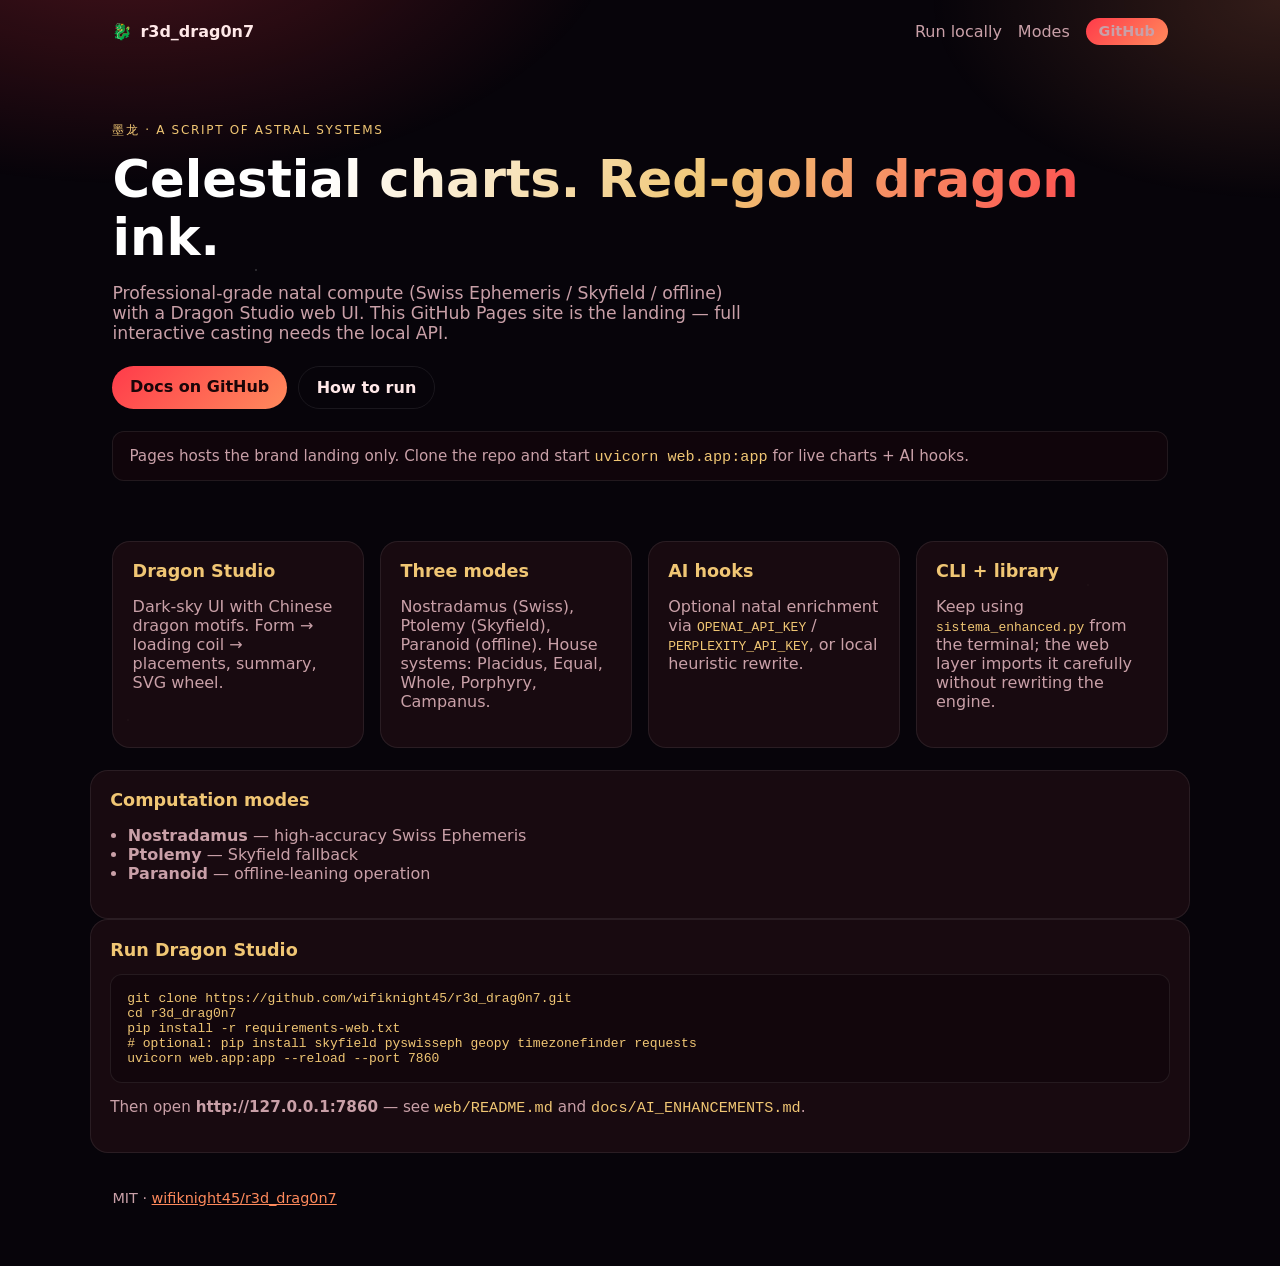
==== pages-landing/index.html @ 2840a935 "Add Dragon Studio FastAPI web app and celestial landing Celestial Chinese-dragon UI under web/ with " ====
<!DOCTYPE html>
<html lang="en">
<head>
  <meta charset="utf-8" />
  <meta name="viewport" content="width=device-width, initial-scale=1" />
  <title>r3d_drag0n7 — Astral Dragon</title>
  <meta name="description" content="Celestial Chinese-dragon birth charts. Run the local API for full compute." />
  <link rel="stylesheet" href="styles.css" />
</head>
<body>
  <div class="sky" aria-hidden="true"><div class="stars"></div><div class="nebula"></div></div>
  <header class="nav">
    <div class="brand"><span class="glyph">🐉</span> r3d_drag0n7</div>
    <nav>
      <a href="#run">Run locally</a>
      <a href="#modes">Modes</a>
      <a class="btn btn-small" href="https://github.com/wifiknight45/r3d_drag0n7">GitHub</a>
    </nav>
  </header>
  <main>
    <section class="hero">
      <p class="eyebrow">墨龙 · a script of astral systems</p>
      <h1>Celestial charts. Red-gold dragon ink.</h1>
      <p class="lede">
        Professional-grade natal compute (Swiss Ephemeris / Skyfield / offline) with a Dragon Studio web UI.
        This GitHub Pages site is the landing — full interactive casting needs the local API.
      </p>
      <div class="cta-row">
        <a class="btn" href="https://github.com/wifiknight45/r3d_drag0n7#readme">Docs on GitHub</a>
        <a class="btn btn-ghost" href="#run">How to run</a>
      </div>
      <p class="note banner">Pages hosts the brand landing only. Clone the repo and start <code>uvicorn web.app:app</code> for live charts + AI hooks.</p>
    </section>

    <section class="grid">
      <article><h2>Dragon Studio</h2><p>Dark-sky UI with Chinese dragon motifs. Form → loading coil → placements, summary, SVG wheel.</p></article>
      <article><h2>Three modes</h2><p>Nostradamus (Swiss), Ptolemy (Skyfield), Paranoid (offline). House systems: Placidus, Equal, Whole, Porphyry, Campanus.</p></article>
      <article><h2>AI hooks</h2><p>Optional natal enrichment via <code>OPENAI_API_KEY</code> / <code>PERPLEXITY_API_KEY</code>, or local heuristic rewrite.</p></article>
      <article><h2>CLI + library</h2><p>Keep using <code>sistema_enhanced.py</code> from the terminal; the web layer imports it carefully without rewriting the engine.</p></article>
    </section>

    <section id="modes" class="panel">
      <h2>Computation modes</h2>
      <ul class="modes">
        <li><strong>Nostradamus</strong> — high-accuracy Swiss Ephemeris</li>
        <li><strong>Ptolemy</strong> — Skyfield fallback</li>
        <li><strong>Paranoid</strong> — offline-leaning operation</li>
      </ul>
    </section>

    <section id="run" class="panel">
      <h2>Run Dragon Studio</h2>
      <pre><code>git clone https://github.com/wifiknight45/r3d_drag0n7.git
cd r3d_drag0n7
pip install -r requirements-web.txt
# optional: pip install skyfield pyswisseph geopy timezonefinder requests
uvicorn web.app:app --reload --port 7860</code></pre>
      <p class="note">Then open <strong>http://127.0.0.1:7860</strong> — see <code>web/README.md</code> and <code>docs/AI_ENHANCEMENTS.md</code>.</p>
    </section>
  </main>
  <footer>
    <p>MIT · <a href="https://github.com/wifiknight45/r3d_drag0n7">wifiknight45/r3d_drag0n7</a></p>
  </footer>
</body>
</html>
---- pages-landing/styles.css ----
:root {
  --bg: #07040a; --panel: rgba(28, 12, 18, 0.88); --text: #ffe8e8; --muted: #c9a0a8;
  --accent: #ff3b4a; --accent2: #ff8a5c; --gold: #f0c674; --line: rgba(255,255,255,0.08);
  --radius: 18px; font-family: "Segoe UI", "PingFang SC", system-ui, sans-serif;
}
* { box-sizing: border-box; }
body {
  margin: 0; color: var(--text); min-height: 100vh;
  background: var(--bg);
}
.sky { position: fixed; inset: 0; pointer-events: none; z-index: 0; }
.stars {
  position: absolute; inset: 0; opacity: 0.5;
  background-image:
    radial-gradient(1px 1px at 20% 30%, #fff, transparent),
    radial-gradient(1px 1px at 70% 20%, #fff, transparent),
    radial-gradient(1.5px 1.5px at 40% 70%, #fff, transparent),
    radial-gradient(1px 1px at 85% 65%, #fff, transparent),
    radial-gradient(1px 1px at 10% 80%, #fff, transparent);
}
.nebula {
  position: absolute; inset: 0;
  background:
    radial-gradient(900px 500px at 10% -10%, rgba(255,59,74,0.28), transparent 55%),
    radial-gradient(700px 400px at 100% 0%, rgba(255,138,92,0.18), transparent 50%);
}
a { color: var(--accent2); }
.nav, main, footer { position: relative; z-index: 1; }
.nav {
  display: flex; justify-content: space-between; align-items: center;
  max-width: 1100px; margin: 0 auto; padding: 1.1rem 1.4rem; flex-wrap: wrap; gap: 0.75rem;
}
.brand { font-weight: 800; display: flex; gap: 0.5rem; align-items: center; }
.nav nav { display: flex; gap: 1rem; align-items: center; flex-wrap: wrap; }
.nav a { color: var(--muted); text-decoration: none; }
.hero, .grid, .panel, footer { max-width: 1100px; margin: 0 auto; padding: 1.4rem; }
.hero { padding-top: 3rem; }
.eyebrow { text-transform: uppercase; letter-spacing: 0.14em; font-size: 0.75rem; color: var(--gold); }
h1 {
  font-size: clamp(2rem, 4.5vw, 3.2rem); line-height: 1.12; margin: 0.4rem 0 1rem;
  background: linear-gradient(120deg, #fff 20%, var(--gold) 55%, var(--accent) 95%);
  -webkit-background-clip: text; background-clip: text; color: transparent;
}
.lede { color: var(--muted); max-width: 40rem; font-size: 1.08rem; }
.cta-row { display: flex; gap: 0.7rem; flex-wrap: wrap; margin-top: 1.4rem; }
.btn {
  display: inline-block; text-decoration: none; font-weight: 700; color: #1a0508;
  background: linear-gradient(135deg, var(--accent), var(--accent2));
  padding: 0.7rem 1.1rem; border-radius: 999px;
}
.btn-ghost { background: transparent; color: var(--text); border: 1px solid var(--line); }
.btn-small { padding: 0.35rem 0.8rem; font-size: 0.9rem; }
.banner {
  margin-top: 1.4rem; padding: 0.9rem 1rem; border-radius: 12px;
  border: 1px solid var(--line); background: rgba(18,6,12,0.85); color: var(--muted);
}
.grid { display: grid; gap: 1rem; grid-template-columns: repeat(auto-fit, minmax(220px, 1fr)); }
.grid article, .panel {
  background: var(--panel); border: 1px solid var(--line); border-radius: var(--radius); padding: 1.2rem;
}
.grid h2, .panel h2 { margin-top: 0; font-size: 1.1rem; color: var(--gold); }
.grid p, .panel p, .modes { color: var(--muted); }
.modes { padding-left: 1.1rem; }
pre {
  background: #12060c; border: 1px solid var(--line); border-radius: 12px;
  padding: 1rem; overflow-x: auto; color: #ffd0d6;
}
code { color: var(--gold); }
.note { font-size: 0.95rem; }
footer { color: var(--muted); font-size: 0.9rem; padding-bottom: 3rem; }
@media (max-width: 640px) {
  .nav { flex-direction: column; align-items: flex-start; }
}
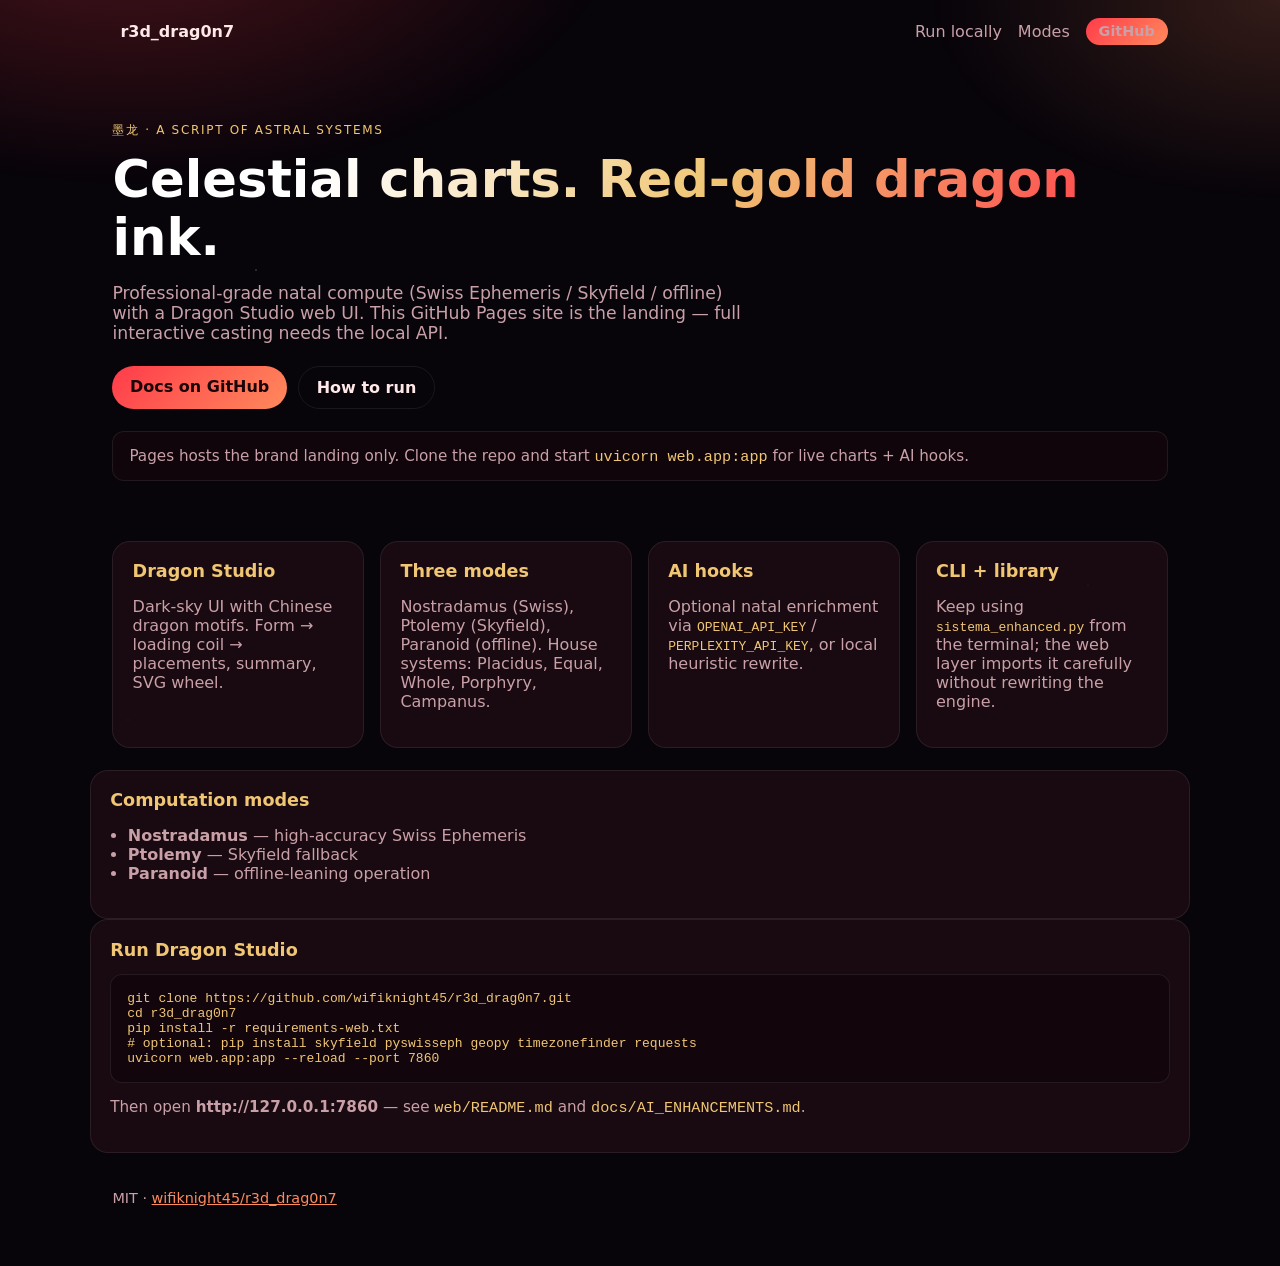
==== commit 0c9e39ae: "docs: remove emojis from Pages landing page" ====
--- a/pages-landing/index.html
+++ b/pages-landing/index.html
@@ -10,7 +10,7 @@
 <body>
   <div class="sky" aria-hidden="true"><div class="stars"></div><div class="nebula"></div></div>
   <header class="nav">
-    <div class="brand"><span class="glyph">🐉</span> r3d_drag0n7</div>
+    <div class="brand"><span class="glyph"></span> r3d_drag0n7</div>
     <nav>
       <a href="#run">Run locally</a>
       <a href="#modes">Modes</a>
